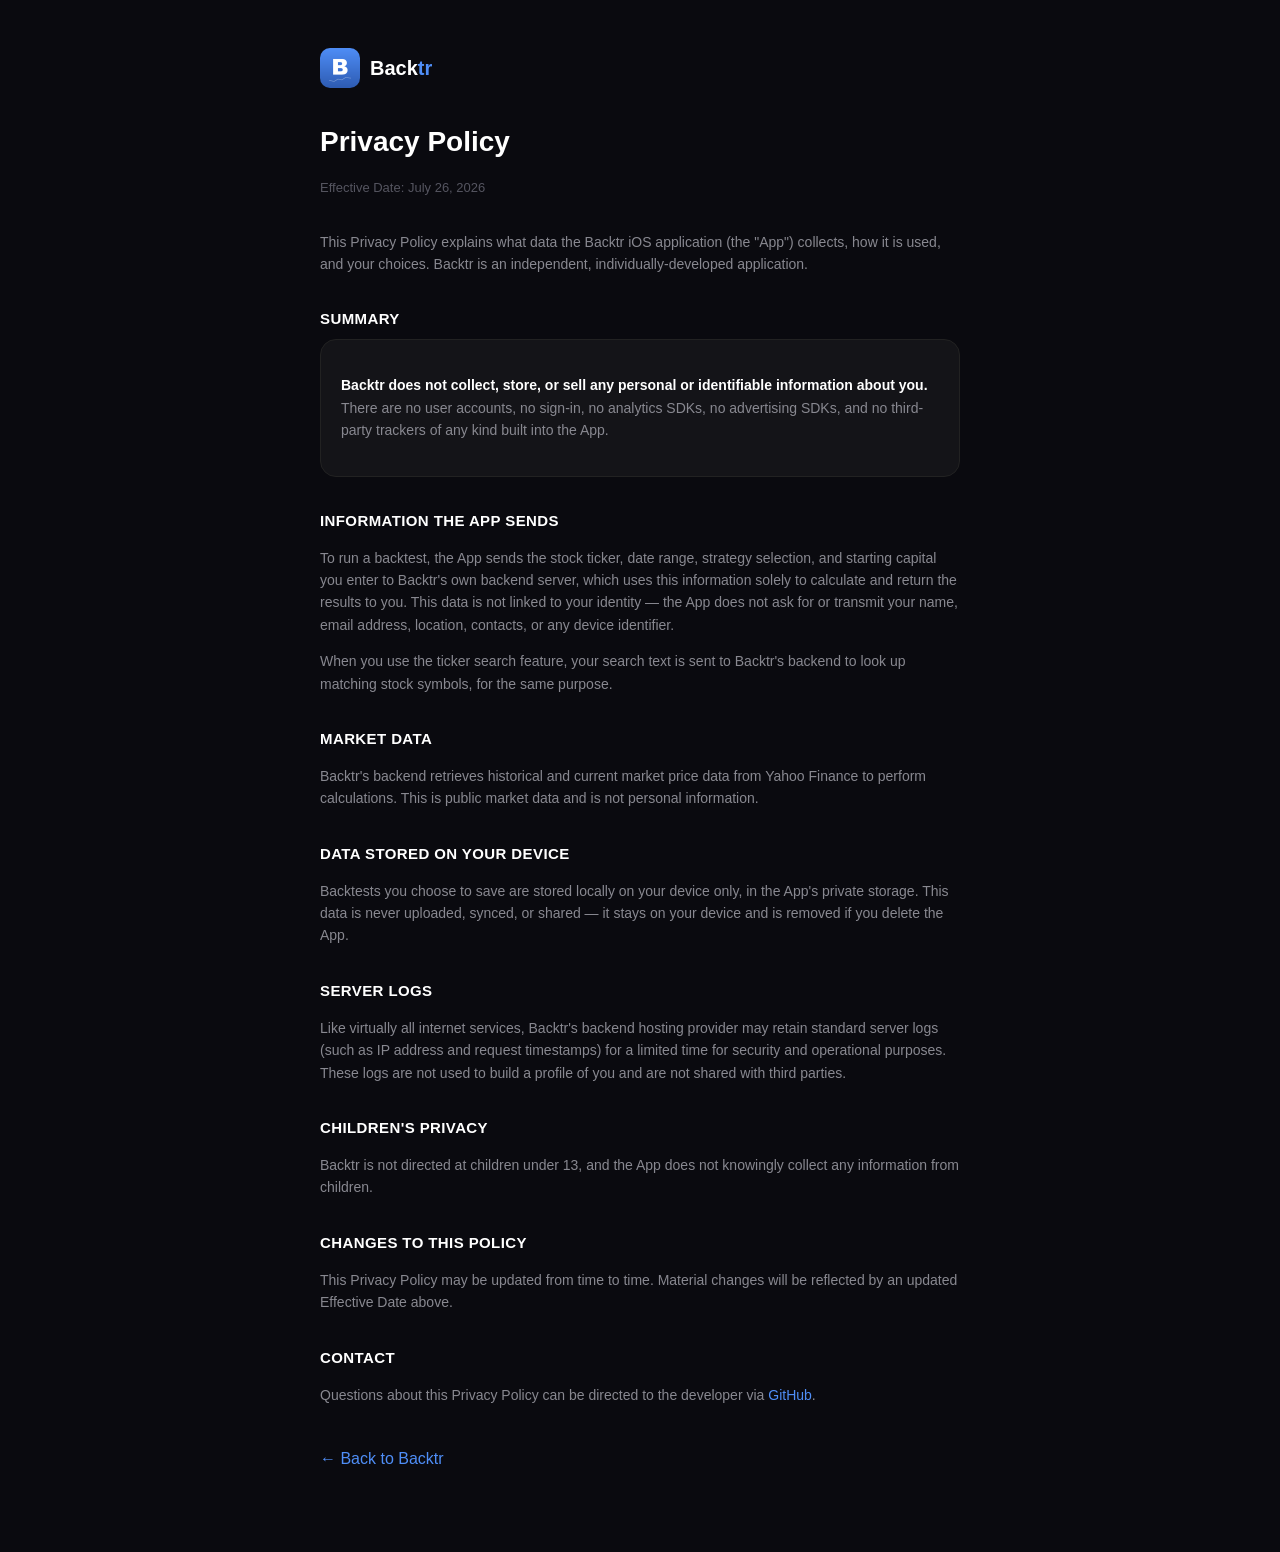
==== docs/privacy-policy.html @ 6ada05c2 "add App Store-required Privacy Policy, Terms of Service, and Support pages Hosted via GitHub Pages s" ====
<!doctype html>
<html lang="en">
<head>
<meta charset="utf-8">
<meta name="viewport" content="width=device-width, initial-scale=1">
<title>Privacy Policy — Backtr</title>
<link rel="stylesheet" href="style.css">
</head>
<body>
<div class="wrap">
  <div class="logo">
    <img src="logo.png" alt="Backtr logo">
    <span>Back<b>tr</b></span>
  </div>

  <h1>Privacy Policy</h1>
  <p class="subtitle">Effective Date: July 26, 2026</p>

  <p>This Privacy Policy explains what data the Backtr iOS application (the &quot;App&quot;) collects, how it is used, and your choices. Backtr is an independent, individually-developed application.</p>

  <h2>Summary</h2>
  <div class="card">
    <p><strong style="color:#fff">Backtr does not collect, store, or sell any personal or identifiable information about you.</strong> There are no user accounts, no sign-in, no analytics SDKs, no advertising SDKs, and no third-party trackers of any kind built into the App.</p>
  </div>

  <h2>Information the App Sends</h2>
  <p>To run a backtest, the App sends the stock ticker, date range, strategy selection, and starting capital you enter to Backtr's own backend server, which uses this information solely to calculate and return the results to you. This data is not linked to your identity — the App does not ask for or transmit your name, email address, location, contacts, or any device identifier.</p>
  <p>When you use the ticker search feature, your search text is sent to Backtr's backend to look up matching stock symbols, for the same purpose.</p>

  <h2>Market Data</h2>
  <p>Backtr's backend retrieves historical and current market price data from Yahoo Finance to perform calculations. This is public market data and is not personal information.</p>

  <h2>Data Stored On Your Device</h2>
  <p>Backtests you choose to save are stored locally on your device only, in the App's private storage. This data is never uploaded, synced, or shared — it stays on your device and is removed if you delete the App.</p>

  <h2>Server Logs</h2>
  <p>Like virtually all internet services, Backtr's backend hosting provider may retain standard server logs (such as IP address and request timestamps) for a limited time for security and operational purposes. These logs are not used to build a profile of you and are not shared with third parties.</p>

  <h2>Children's Privacy</h2>
  <p>Backtr is not directed at children under 13, and the App does not knowingly collect any information from children.</p>

  <h2>Changes to This Policy</h2>
  <p>This Privacy Policy may be updated from time to time. Material changes will be reflected by an updated Effective Date above.</p>

  <h2>Contact</h2>
  <p>Questions about this Privacy Policy can be directed to the developer via <a href="https://github.com/AadityaJambhekar">GitHub</a>.</p>

  <div class="links">
    <a href="index.html">&larr; Back to Backtr</a>
  </div>
</div>
</body>
</html>
---- docs/style.css ----
:root {
  color-scheme: dark;
  --bg: #0a0a0f;
  --card: #141418;
  --border: #222222;
  --accent: #4F8EF7;
  --muted: #555560;
  --sub: #888890;
  --red: #ff453a;
}

* { box-sizing: border-box; }

body {
  margin: 0;
  background: var(--bg);
  color: var(--sub);
  font-family: -apple-system, BlinkMacSystemFont, "Segoe UI", Roboto, Helvetica, Arial, sans-serif;
  line-height: 1.6;
}

.wrap {
  max-width: 680px;
  margin: 0 auto;
  padding: 48px 20px 80px;
}

.logo {
  display: flex;
  align-items: center;
  gap: 10px;
  margin-bottom: 32px;
}

.logo img {
  width: 40px;
  height: 40px;
  border-radius: 10px;
  display: block;
}

.logo span {
  font-size: 20px;
  font-weight: 700;
  color: #fff;
}

.logo span b { color: var(--accent); font-weight: 700; }

h1 {
  color: #fff;
  font-size: 28px;
  margin: 0 0 6px;
}

.subtitle {
  color: var(--muted);
  font-size: 13px;
  margin-bottom: 32px;
}

h2 {
  color: #fff;
  font-size: 15px;
  margin: 32px 0 8px;
  text-transform: uppercase;
  letter-spacing: 0.4px;
}

p, li { font-size: 14px; color: var(--sub); }

a { color: var(--accent); text-decoration: none; }
a:hover { text-decoration: underline; }

.card {
  background: var(--card);
  border: 1px solid var(--border);
  border-radius: 16px;
  padding: 20px;
  margin: 8px 0 24px;
}

.callout {
  border-left: 3px solid var(--red);
  background: rgba(255, 69, 58, 0.08);
  padding: 16px;
  border-radius: 4px;
  margin: 16px 0;
}

.callout strong { color: #fff; display: block; margin-bottom: 4px; }

footer {
  margin-top: 48px;
  padding-top: 24px;
  border-top: 1px solid var(--border);
  font-size: 12px;
  color: var(--muted);
}

.links { display: flex; gap: 20px; margin-top: 40px; flex-wrap: wrap; }
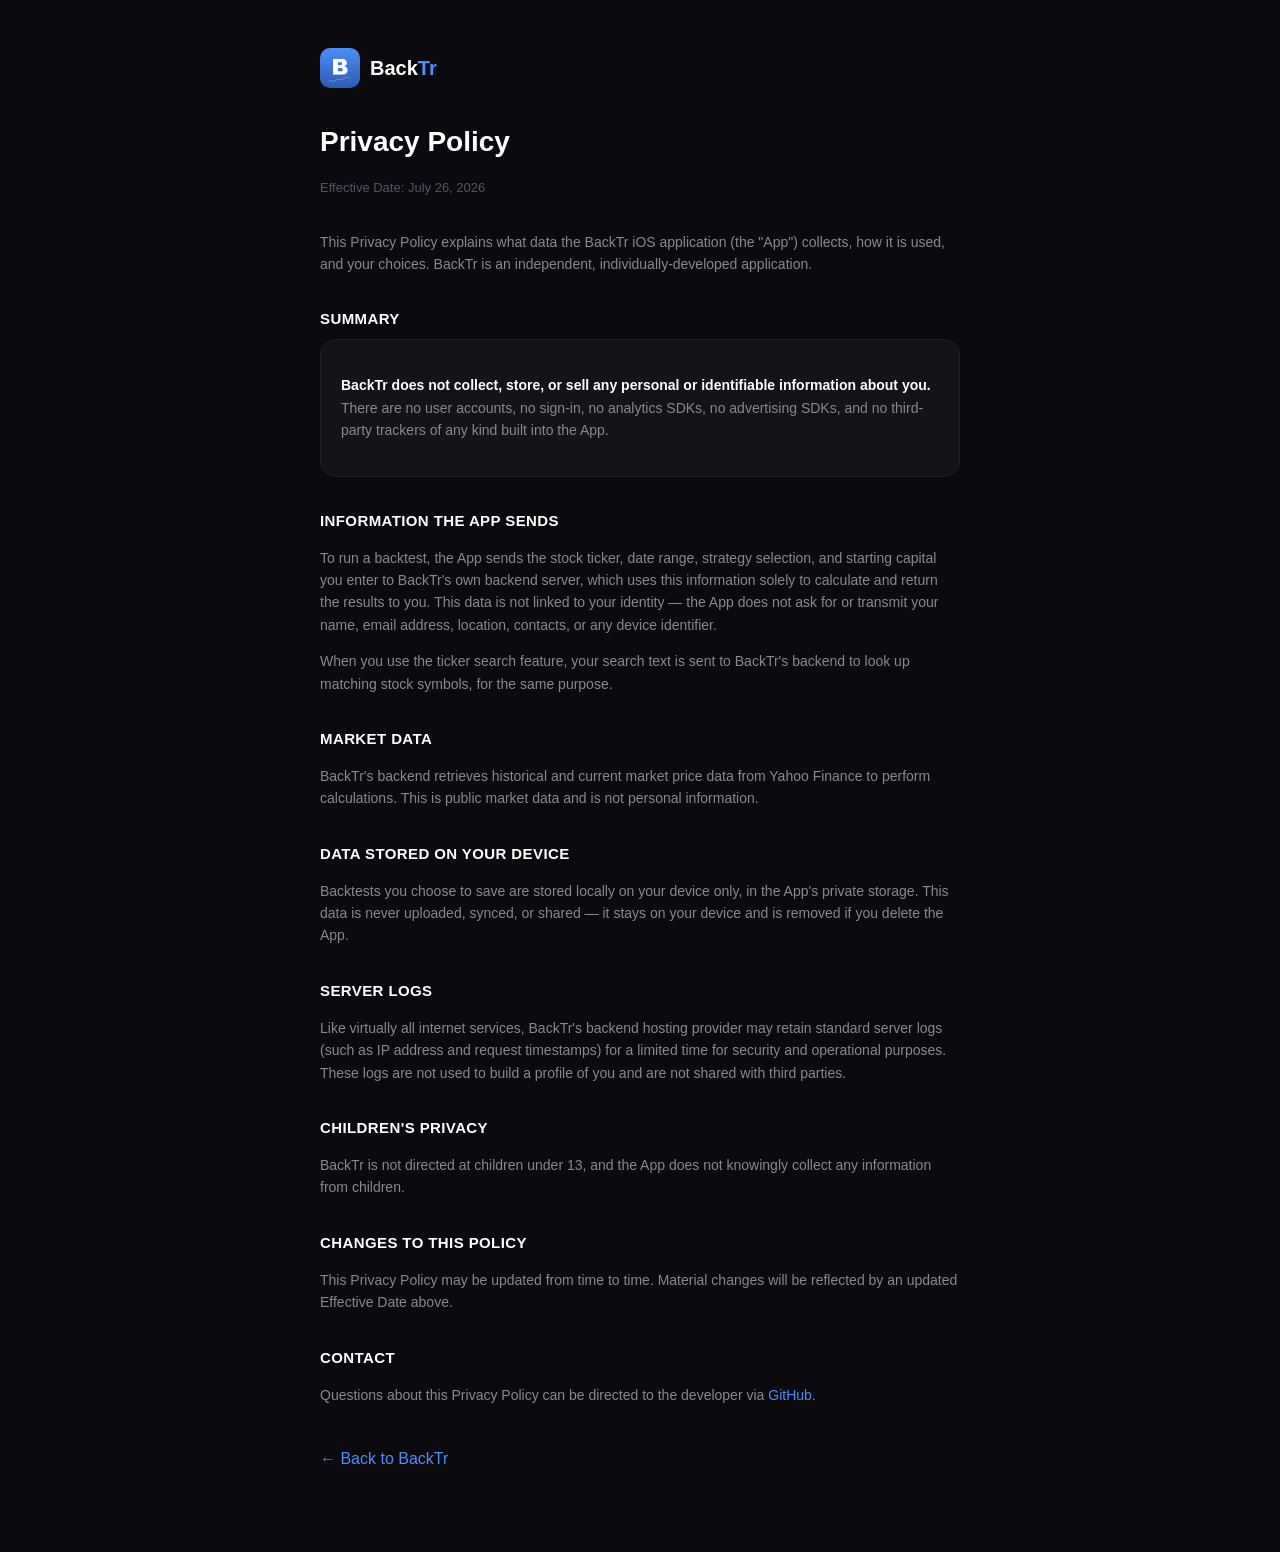
==== commit e1ce4276: "capitalize BackTr consistently everywhere The app's display name and icon already read "BackTr" — br" ====
--- a/docs/privacy-policy.html
+++ b/docs/privacy-policy.html
@@ -3,41 +3,41 @@
 <head>
 <meta charset="utf-8">
 <meta name="viewport" content="width=device-width, initial-scale=1">
-<title>Privacy Policy — Backtr</title>
+<title>Privacy Policy — BackTr</title>
 <link rel="stylesheet" href="style.css">
 </head>
 <body>
 <div class="wrap">
   <div class="logo">
-    <img src="logo.png" alt="Backtr logo">
-    <span>Back<b>tr</b></span>
+    <img src="logo.png" alt="BackTr logo">
+    <span>Back<b>Tr</b></span>
   </div>
 
   <h1>Privacy Policy</h1>
   <p class="subtitle">Effective Date: July 26, 2026</p>
 
-  <p>This Privacy Policy explains what data the Backtr iOS application (the &quot;App&quot;) collects, how it is used, and your choices. Backtr is an independent, individually-developed application.</p>
+  <p>This Privacy Policy explains what data the BackTr iOS application (the &quot;App&quot;) collects, how it is used, and your choices. BackTr is an independent, individually-developed application.</p>
 
   <h2>Summary</h2>
   <div class="card">
-    <p><strong style="color:#fff">Backtr does not collect, store, or sell any personal or identifiable information about you.</strong> There are no user accounts, no sign-in, no analytics SDKs, no advertising SDKs, and no third-party trackers of any kind built into the App.</p>
+    <p><strong style="color:#fff">BackTr does not collect, store, or sell any personal or identifiable information about you.</strong> There are no user accounts, no sign-in, no analytics SDKs, no advertising SDKs, and no third-party trackers of any kind built into the App.</p>
   </div>
 
   <h2>Information the App Sends</h2>
-  <p>To run a backtest, the App sends the stock ticker, date range, strategy selection, and starting capital you enter to Backtr's own backend server, which uses this information solely to calculate and return the results to you. This data is not linked to your identity — the App does not ask for or transmit your name, email address, location, contacts, or any device identifier.</p>
-  <p>When you use the ticker search feature, your search text is sent to Backtr's backend to look up matching stock symbols, for the same purpose.</p>
+  <p>To run a backtest, the App sends the stock ticker, date range, strategy selection, and starting capital you enter to BackTr's own backend server, which uses this information solely to calculate and return the results to you. This data is not linked to your identity — the App does not ask for or transmit your name, email address, location, contacts, or any device identifier.</p>
+  <p>When you use the ticker search feature, your search text is sent to BackTr's backend to look up matching stock symbols, for the same purpose.</p>
 
   <h2>Market Data</h2>
-  <p>Backtr's backend retrieves historical and current market price data from Yahoo Finance to perform calculations. This is public market data and is not personal information.</p>
+  <p>BackTr's backend retrieves historical and current market price data from Yahoo Finance to perform calculations. This is public market data and is not personal information.</p>
 
   <h2>Data Stored On Your Device</h2>
   <p>Backtests you choose to save are stored locally on your device only, in the App's private storage. This data is never uploaded, synced, or shared — it stays on your device and is removed if you delete the App.</p>
 
   <h2>Server Logs</h2>
-  <p>Like virtually all internet services, Backtr's backend hosting provider may retain standard server logs (such as IP address and request timestamps) for a limited time for security and operational purposes. These logs are not used to build a profile of you and are not shared with third parties.</p>
+  <p>Like virtually all internet services, BackTr's backend hosting provider may retain standard server logs (such as IP address and request timestamps) for a limited time for security and operational purposes. These logs are not used to build a profile of you and are not shared with third parties.</p>
 
   <h2>Children's Privacy</h2>
-  <p>Backtr is not directed at children under 13, and the App does not knowingly collect any information from children.</p>
+  <p>BackTr is not directed at children under 13, and the App does not knowingly collect any information from children.</p>
 
   <h2>Changes to This Policy</h2>
   <p>This Privacy Policy may be updated from time to time. Material changes will be reflected by an updated Effective Date above.</p>
@@ -46,7 +46,7 @@
   <p>Questions about this Privacy Policy can be directed to the developer via <a href="https://github.com/AadityaJambhekar">GitHub</a>.</p>
 
   <div class="links">
-    <a href="index.html">&larr; Back to Backtr</a>
+    <a href="index.html">&larr; Back to BackTr</a>
   </div>
 </div>
 </body>
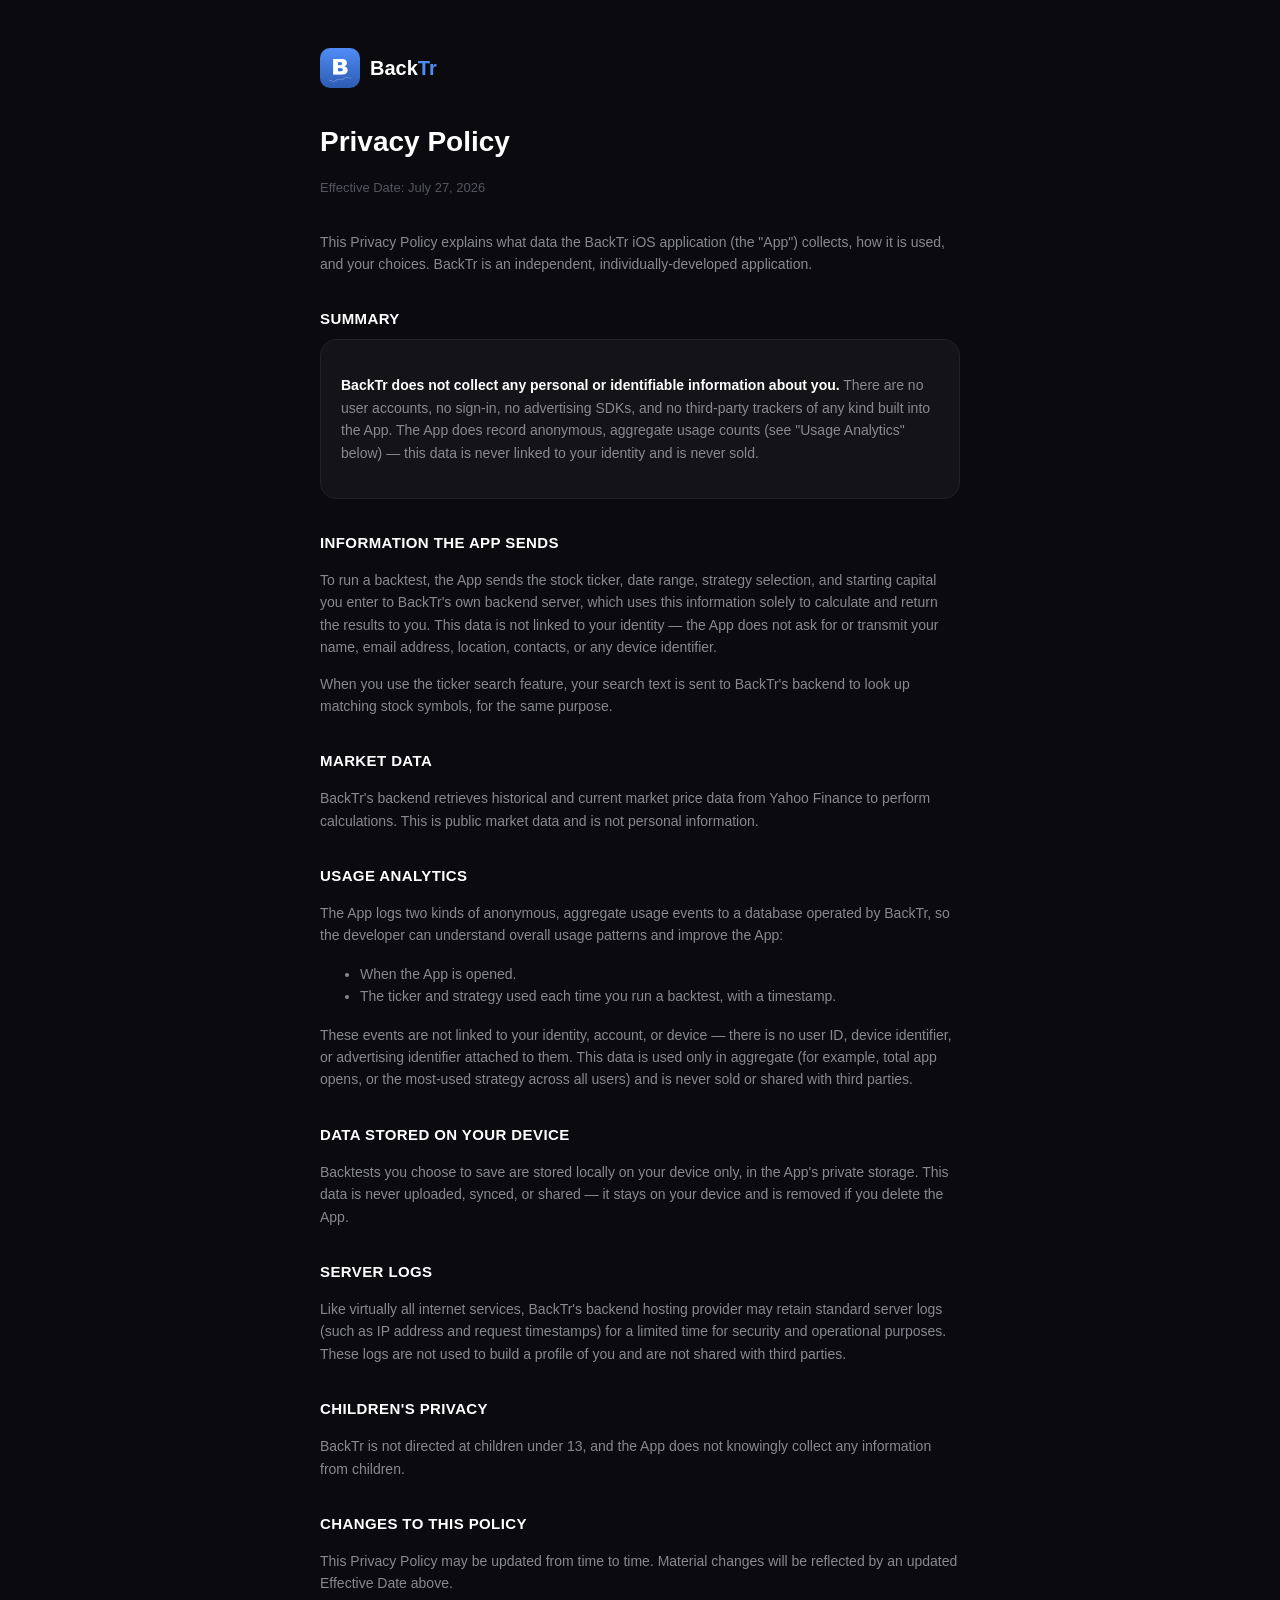
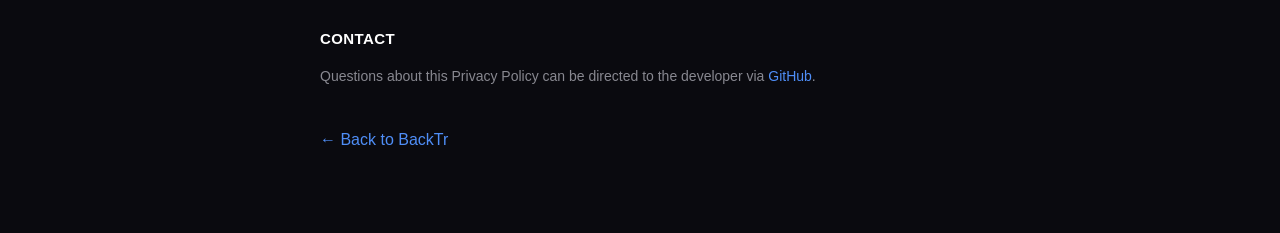
==== commit 9c0bfcf7: "add persistent analytics with postgres" ====
--- a/docs/privacy-policy.html
+++ b/docs/privacy-policy.html
@@ -14,13 +14,13 @@
   </div>
 
   <h1>Privacy Policy</h1>
-  <p class="subtitle">Effective Date: July 26, 2026</p>
+  <p class="subtitle">Effective Date: July 27, 2026</p>
 
   <p>This Privacy Policy explains what data the BackTr iOS application (the &quot;App&quot;) collects, how it is used, and your choices. BackTr is an independent, individually-developed application.</p>
 
   <h2>Summary</h2>
   <div class="card">
-    <p><strong style="color:#fff">BackTr does not collect, store, or sell any personal or identifiable information about you.</strong> There are no user accounts, no sign-in, no analytics SDKs, no advertising SDKs, and no third-party trackers of any kind built into the App.</p>
+    <p><strong style="color:#fff">BackTr does not collect any personal or identifiable information about you.</strong> There are no user accounts, no sign-in, no advertising SDKs, and no third-party trackers of any kind built into the App. The App does record anonymous, aggregate usage counts (see "Usage Analytics" below) — this data is never linked to your identity and is never sold.</p>
   </div>
 
   <h2>Information the App Sends</h2>
@@ -29,6 +29,14 @@
 
   <h2>Market Data</h2>
   <p>BackTr's backend retrieves historical and current market price data from Yahoo Finance to perform calculations. This is public market data and is not personal information.</p>
+
+  <h2>Usage Analytics</h2>
+  <p>The App logs two kinds of anonymous, aggregate usage events to a database operated by BackTr, so the developer can understand overall usage patterns and improve the App:</p>
+  <ul>
+    <li>When the App is opened.</li>
+    <li>The ticker and strategy used each time you run a backtest, with a timestamp.</li>
+  </ul>
+  <p>These events are not linked to your identity, account, or device — there is no user ID, device identifier, or advertising identifier attached to them. This data is used only in aggregate (for example, total app opens, or the most-used strategy across all users) and is never sold or shared with third parties.</p>
 
   <h2>Data Stored On Your Device</h2>
   <p>Backtests you choose to save are stored locally on your device only, in the App's private storage. This data is never uploaded, synced, or shared — it stays on your device and is removed if you delete the App.</p>
